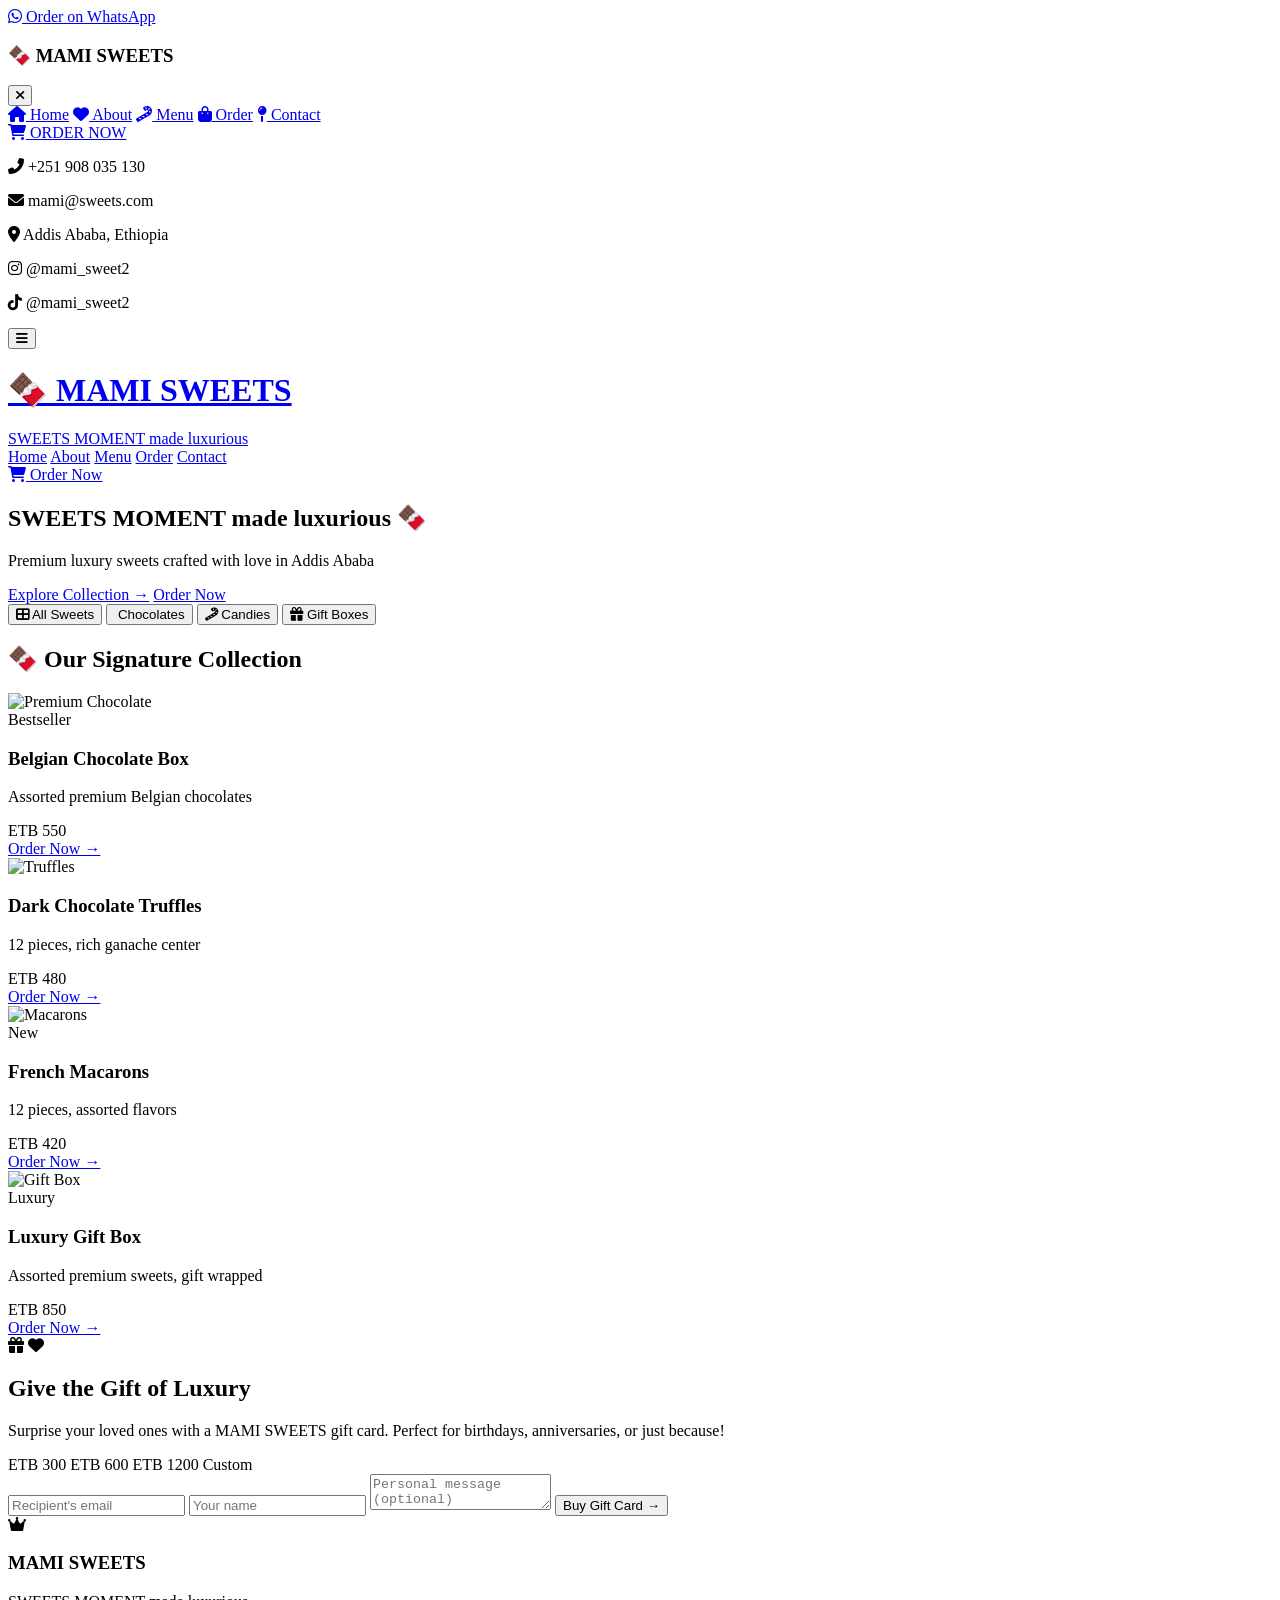
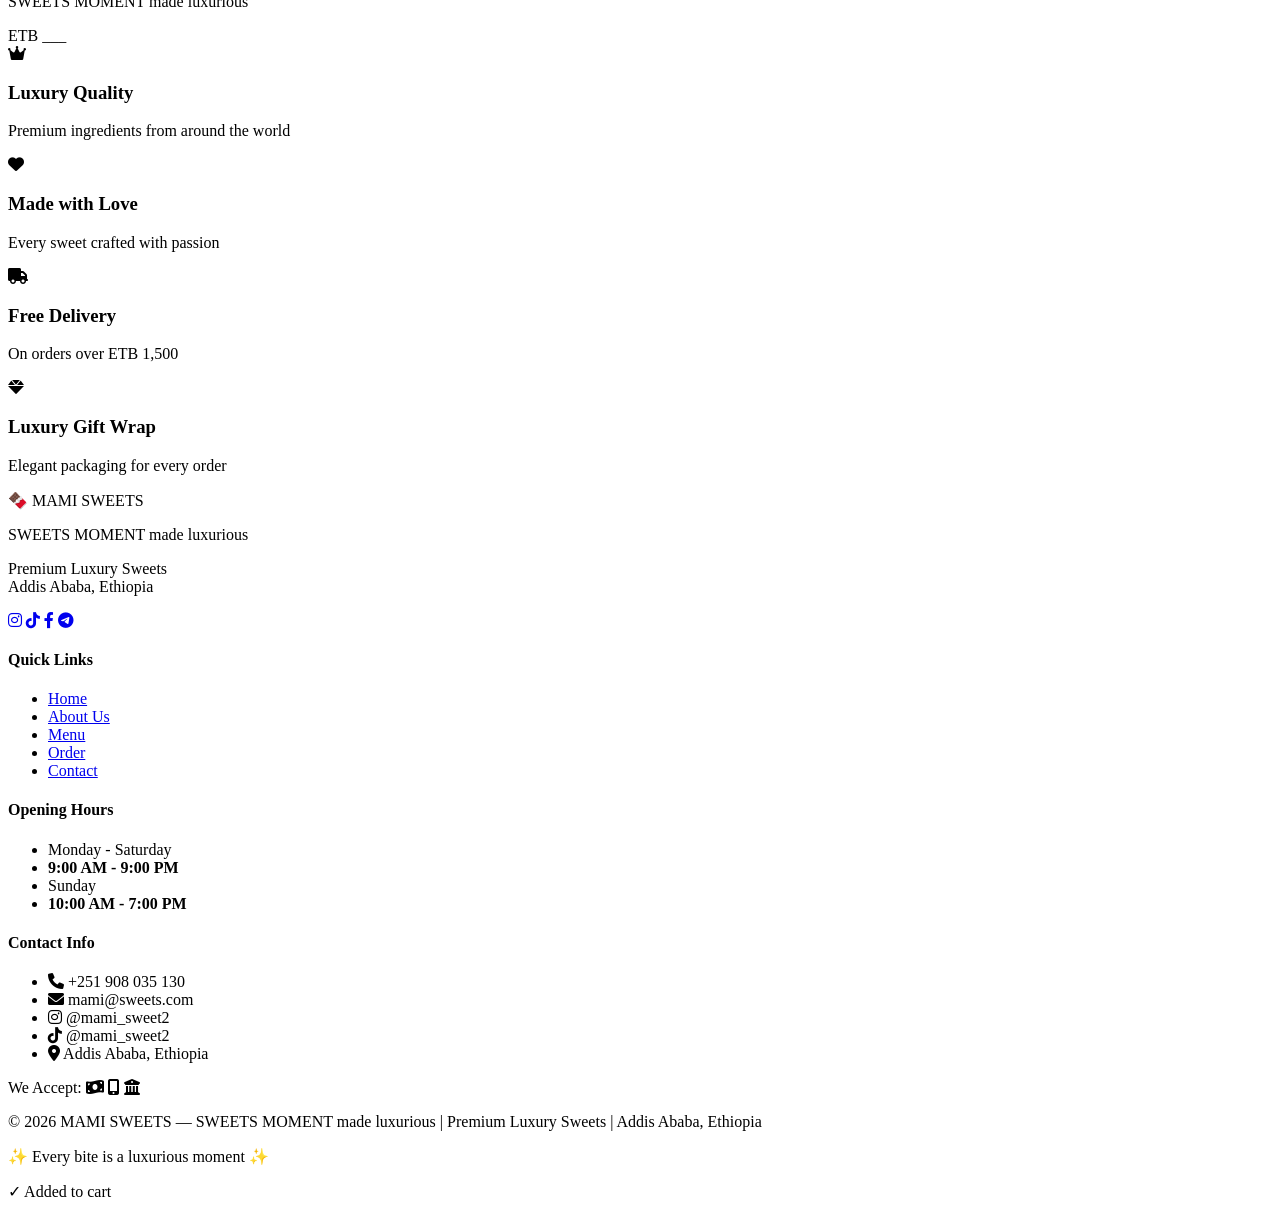
==== index.html @ cea0b126 "Create index.html" ====
<!DOCTYPE html>
<html lang="en">
<head>
    <meta charset="UTF-8">
    <meta name="viewport" content="width=device-width, initial-scale=1.0, viewport-fit=cover">
    <meta name="description" content="MAMI SWEETS - SWEETS MOMENT made luxurious. Premium luxury sweets in Addis Ababa, Ethiopia.">
    <meta name="theme-color" content="#3E1F0D">
    <title>MAMI SWEETS | SWEETS MOMENT made luxurious | Premium Luxury Sweets</title>
    <link href="https://fonts.googleapis.com/css2?family=Inter:wght@300;400;500;600;700&family=Playfair+Display:wght@400;500;600;700&display=swap" rel="stylesheet">
    <link rel="stylesheet" href="https://cdnjs.cloudflare.com/ajax/libs/font-awesome/6.0.0-beta3/css/all.min.css">
    <link rel="stylesheet" href="https://unpkg.com/aos@2.3.1/dist/aos.css">
    <link rel="stylesheet" href="css/style.css">
</head>
<body>

<!-- Page Transition Overlay -->
<div class="page-transition"></div>

<!-- WhatsApp Floating Button -->
<a href="https://wa.me/251908035130?text=Hello%20MAMI%20SWEETS%2C%20I%20would%20like%20to%20place%20an%20order%20%F0%9F%8D%AB" class="whatsapp-float" target="_blank">
    <i class="fab fa-whatsapp"></i>
    <span class="whatsapp-tooltip">Order on WhatsApp</span>
</a>

<!-- Mobile Sidebar -->
<div class="mobile-sidebar" id="mobileSidebar">
    <div class="sidebar-header">
        <h3>🍫 MAMI SWEETS</h3>
        <button class="close-sidebar" id="closeSidebarBtn"><i class="fas fa-times"></i></button>
    </div>
    <div class="sidebar-nav">
        <a href="index.html" class="active"><i class="fas fa-home"></i> Home</a>
        <a href="about.html"><i class="fas fa-heart"></i> About</a>
        <a href="menu.html"><i class="fas fa-candy-cane"></i> Menu</a>
        <a href="order.html"><i class="fas fa-shopping-bag"></i> Order</a>
        <a href="contact.html"><i class="fas fa-map-pin"></i> Contact</a>
    </div>
    <a href="order.html" class="sidebar-order-btn"><i class="fas fa-shopping-cart"></i> ORDER NOW</a>
    <div class="sidebar-footer">
        <p><i class="fas fa-phone-alt"></i> +251 908 035 130</p>
        <p><i class="fas fa-envelope"></i> mami@sweets.com</p>
        <p><i class="fas fa-location-dot"></i> Addis Ababa, Ethiopia</p>
        <p><i class="fab fa-instagram"></i> @mami_sweet2</p>
        <p><i class="fab fa-tiktok"></i> @mami_sweet2</p>
    </div>
</div>
<div class="sidebar-overlay" id="sidebarOverlay"></div>

<!-- Header -->
<header class="main-header">
    <div class="container">
        <button class="mobile-menu-btn" id="mobileMenuBtn"><i class="fas fa-bars"></i></button>
        <div class="logo">
            <a href="index.html">
                <h1>🍫 MAMI SWEETS</h1>
                <span>SWEETS MOMENT made luxurious</span>
            </a>
        </div>
        <nav class="desktop-nav">
            <a href="index.html" class="active">Home</a>
            <a href="about.html">About</a>
            <a href="menu.html">Menu</a>
            <a href="order.html">Order</a>
            <a href="contact.html">Contact</a>
        </nav>
        <a href="order.html" class="btn-order"><i class="fas fa-shopping-cart"></i> Order Now</a>
    </div>
</header>

<!-- Main Content -->
<main>
    <!-- Hero Section -->
    <section class="hero" data-aos="fade-up">
        <div class="hero-bg" style="background-image: url('https://images.unsplash.com/photo-1549007953-2f2c0f240c02?w=1920&h=800&fit=crop');"></div>
        <div class="hero-overlay-warm"></div>
        <div class="container hero-content">
            <h1>SWEETS MOMENT <span class="highlight">made luxurious</span> 🍫</h1>
            <p>Premium luxury sweets crafted with love in Addis Ababa</p>
            <div class="hero-buttons">
                <a href="menu.html" class="hero-btn">Explore Collection →</a>
                <a href="order.html" class="hero-btn-secondary">Order Now</a>
            </div>
        </div>
    </section>

    <!-- Beautiful Colored Category Filters -->
    <div class="category-wrapper" data-aos="fade-up" data-aos-delay="100">
        <div class="category-container">
            <button class="cat-btn active" data-cat="all">
                <i class="fas fa-th-large"></i>
                <span>All Sweets</span>
            </button>
            <button class="cat-btn" data-cat="chocolates">
                <i class="fas fa-chocolate-bar"></i>
                <span>Chocolates</span>
            </button>
            <button class="cat-btn" data-cat="candies">
                <i class="fas fa-candy-cane"></i>
                <span>Candies</span>
            </button>
            <button class="cat-btn" data-cat="gifts">
                <i class="fas fa-gift"></i>
                <span>Gift Boxes</span>
            </button>
        </div>
    </div>

    <!-- Featured Products -->
    <section class="container" data-aos="fade-up" data-aos-delay="200">
        <h2 class="section-title">🍫 Our Signature Collection</h2>
        <div class="cards-grid" id="productsGrid">
            <div class="product-card" data-cat="chocolates">
                <img src="https://images.unsplash.com/photo-1587314156026-5df6b3fa0a5b?w=400&h=300&fit=crop" class="card-image" alt="Premium Chocolate">
                <div class="card-content">
                    <div class="card-badge">Bestseller</div>
                    <h3>Belgian Chocolate Box</h3>
                    <p>Assorted premium Belgian chocolates</p>
                    <div class="price">ETB 550</div>
                    <a href="order.html" class="shop-now-btn">Order Now →</a>
                </div>
            </div>
            <div class="product-card" data-cat="chocolates">
                <img src="https://images.unsplash.com/photo-1549007953-2f2c0f240c02?w=400&h=300&fit=crop" class="card-image" alt="Truffles">
                <div class="card-content">
                    <h3>Dark Chocolate Truffles</h3>
                    <p>12 pieces, rich ganache center</p>
                    <div class="price">ETB 480</div>
                    <a href="order.html" class="shop-now-btn">Order Now →</a>
                </div>
            </div>
            <div class="product-card" data-cat="candies">
                <img src="https://images.unsplash.com/photo-1551024506-0bccd828d307?w=400&h=300&fit=crop" class="card-image" alt="Macarons">
                <div class="card-content">
                    <div class="card-badge">New</div>
                    <h3>French Macarons</h3>
                    <p>12 pieces, assorted flavors</p>
                    <div class="price">ETB 420</div>
                    <a href="order.html" class="shop-now-btn">Order Now →</a>
                </div>
            </div>
            <div class="product-card" data-cat="gifts">
                <img src="https://images.unsplash.com/photo-1531572753322-ad063cecc140?w=400&h=300&fit=crop" class="card-image" alt="Gift Box">
                <div class="card-content">
                    <div class="card-badge">Luxury</div>
                    <h3>Luxury Gift Box</h3>
                    <p>Assorted premium sweets, gift wrapped</p>
                    <div class="price">ETB 850</div>
                    <a href="order.html" class="shop-now-btn">Order Now →</a>
                </div>
            </div>
        </div>
    </section>

    <!-- Gift Card Section -->
    <section class="gift-card-section" data-aos="fade-up">
        <div class="container">
            <div class="gift-card-wrapper">
                <div class="gift-card-content">
                    <div class="gift-card-icon">
                        <i class="fas fa-gift"></i>
                        <i class="fas fa-heart heart-icon"></i>
                    </div>
                    <h2>Give the Gift of Luxury</h2>
                    <p>Surprise your loved ones with a MAMI SWEETS gift card. Perfect for birthdays, anniversaries, or just because!</p>
                    <div class="gift-amount">
                        <span>ETB 300</span>
                        <span>ETB 600</span>
                        <span>ETB 1200</span>
                        <span>Custom</span>
                    </div>
                    <div class="gift-card-form">
                        <input type="email" placeholder="Recipient's email" id="giftEmail">
                        <input type="text" placeholder="Your name" id="giftName">
                        <textarea rows="2" placeholder="Personal message (optional)" id="giftMessage"></textarea>
                        <button id="buyGiftBtn" class="gift-btn">Buy Gift Card →</button>
                    </div>
                </div>
                <div class="gift-card-preview">
                    <div class="card-preview">
                        <div class="preview-front">
                            <i class="fas fa-crown"></i>
                            <h3>MAMI SWEETS</h3>
                            <p>SWEETS MOMENT made luxurious</p>
                            <div class="preview-amount">ETB ___</div>
                        </div>
                    </div>
                </div>
            </div>
        </div>
    </section>

    <!-- Features Section -->
    <section class="features-section" data-aos="fade-up">
        <div class="container">
            <div class="features-grid">
                <div class="feature-card">
                    <i class="fas fa-crown"></i>
                    <h3>Luxury Quality</h3>
                    <p>Premium ingredients from around the world</p>
                </div>
                <div class="feature-card">
                    <i class="fas fa-heart"></i>
                    <h3>Made with Love</h3>
                    <p>Every sweet crafted with passion</p>
                </div>
                <div class="feature-card">
                    <i class="fas fa-truck"></i>
                    <h3>Free Delivery</h3>
                    <p>On orders over ETB 1,500</p>
                </div>
                <div class="feature-card">
                    <i class="fas fa-gem"></i>
                    <h3>Luxury Gift Wrap</h3>
                    <p>Elegant packaging for every order</p>
                </div>
            </div>
        </div>
    </section>
</main>

<!-- Footer -->
<footer class="main-footer">
    <div class="container">
        <div class="footer-grid">
            <div class="footer-col">
                <div class="footer-logo">🍫 MAMI SWEETS</div>
                <p class="tagline">SWEETS MOMENT made luxurious</p>
                <p>Premium Luxury Sweets<br>Addis Ababa, Ethiopia</p>
                <div class="social-links">
                    <a href="#"><i class="fab fa-instagram"></i></a>
                    <a href="#"><i class="fab fa-tiktok"></i></a>
                    <a href="#"><i class="fab fa-facebook-f"></i></a>
                    <a href="#"><i class="fab fa-telegram-plane"></i></a>
                </div>
            </div>
            <div class="footer-col">
                <h4>Quick Links</h4>
                <ul>
                    <li><a href="index.html">Home</a></li>
                    <li><a href="about.html">About Us</a></li>
                    <li><a href="menu.html">Menu</a></li>
                    <li><a href="order.html">Order</a></li>
                    <li><a href="contact.html">Contact</a></li>
                </ul>
            </div>
            <div class="footer-col">
                <h4>Opening Hours</h4>
                <ul class="hours">
                    <li>Monday - Saturday</li>
                    <li><strong>9:00 AM - 9:00 PM</strong></li>
                    <li>Sunday</li>
                    <li><strong>10:00 AM - 7:00 PM</strong></li>
                </ul>
            </div>
            <div class="footer-col">
                <h4>Contact Info</h4>
                <ul class="contact-info">
                    <li><i class="fas fa-phone"></i> +251 908 035 130</li>
                    <li><i class="fas fa-envelope"></i> mami@sweets.com</li>
                    <li><i class="fab fa-instagram"></i> @mami_sweet2</li>
                    <li><i class="fab fa-tiktok"></i> @mami_sweet2</li>
                    <li><i class="fas fa-location-dot"></i> Addis Ababa, Ethiopia</li>
                </ul>
                <div class="payment-badge">
                    <span>We Accept:</span>
                    <i class="fas fa-money-bill-wave"></i>
                    <i class="fas fa-mobile-alt"></i>
                    <i class="fas fa-university"></i>
                </div>
            </div>
        </div>
        <div class="footer-bottom">
            <p>&copy; 2026 MAMI SWEETS — SWEETS MOMENT made luxurious | Premium Luxury Sweets | Addis Ababa, Ethiopia</p>
            <p class="footer-heart">✨ Every bite is a luxurious moment ✨</p>
        </div>
    </div>
</footer>

<div id="toastMsg" class="toast-msg">✓ Added to cart</div>
<script src="https://unpkg.com/aos@2.3.1/dist/aos.js"></script>
<script src="js/main.js"></script>
<script>
    AOS.init({ duration: 800, once: true, offset: 100 });
    
    const categoryBtns = document.querySelectorAll('.cat-btn');
    const allProducts = document.querySelectorAll('.product-card');
    
    categoryBtns.forEach(btn => {
        btn.addEventListener('click', function() {
            categoryBtns.forEach(b => b.classList.remove('active'));
            this.classList.add('active');
            const category = this.getAttribute('data-cat');
            allProducts.forEach(product => {
                if (category === 'all' || product.getAttribute('data-cat') === category) {
                    product.style.display = 'block';
                    product.style.animation = 'fadeInUp 0.4s ease forwards';
                } else {
                    product.style.display = 'none';
                }
            });
        });
    });
    
    document.getElementById('buyGiftBtn')?.addEventListener('click', function() {
        const email = document.getElementById('giftEmail')?.value;
        if (!email) { showToast('⚠️ Please enter recipient email'); return; }
        showToast('🎁 Gift card purchased! Check your email for details.');
        document.getElementById('giftEmail').value = '';
        document.getElementById('giftName').value = '';
        document.getElementById('giftMessage').value = '';
    });
</script>
</body>
</html>
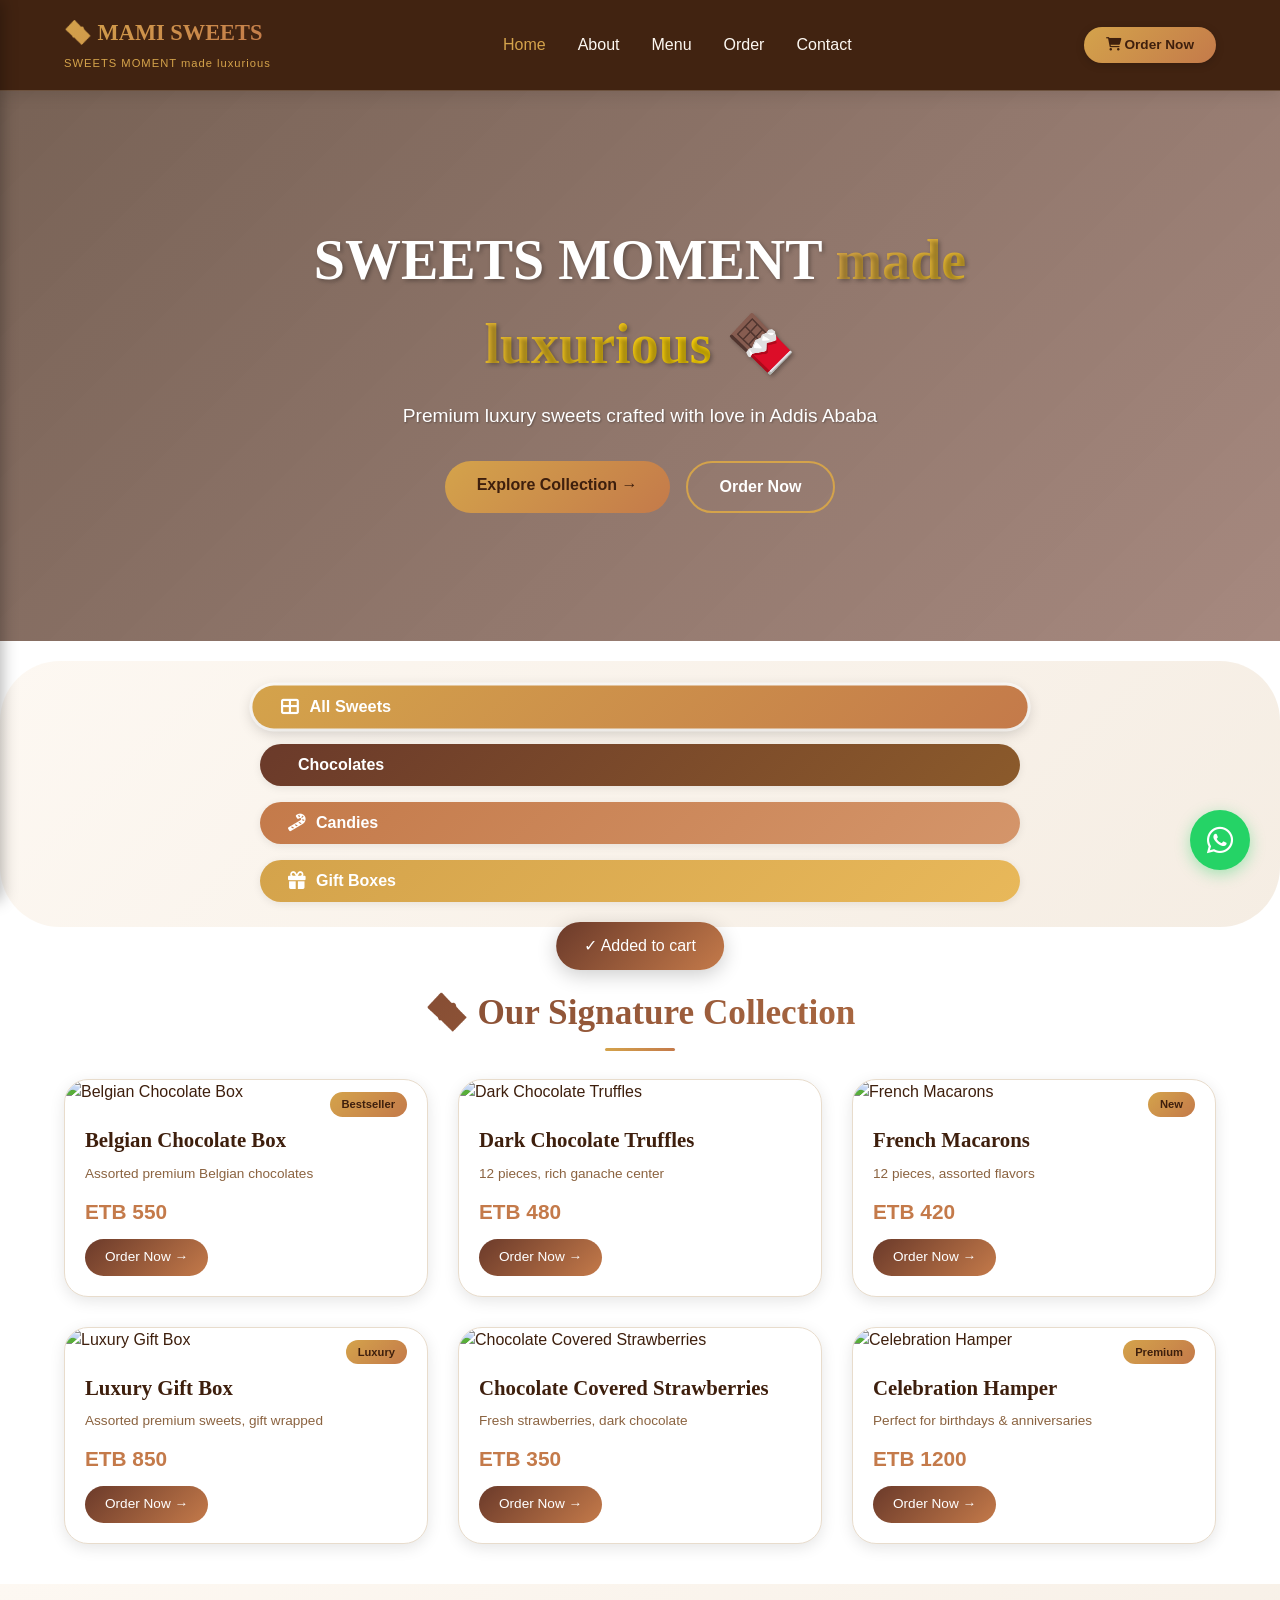
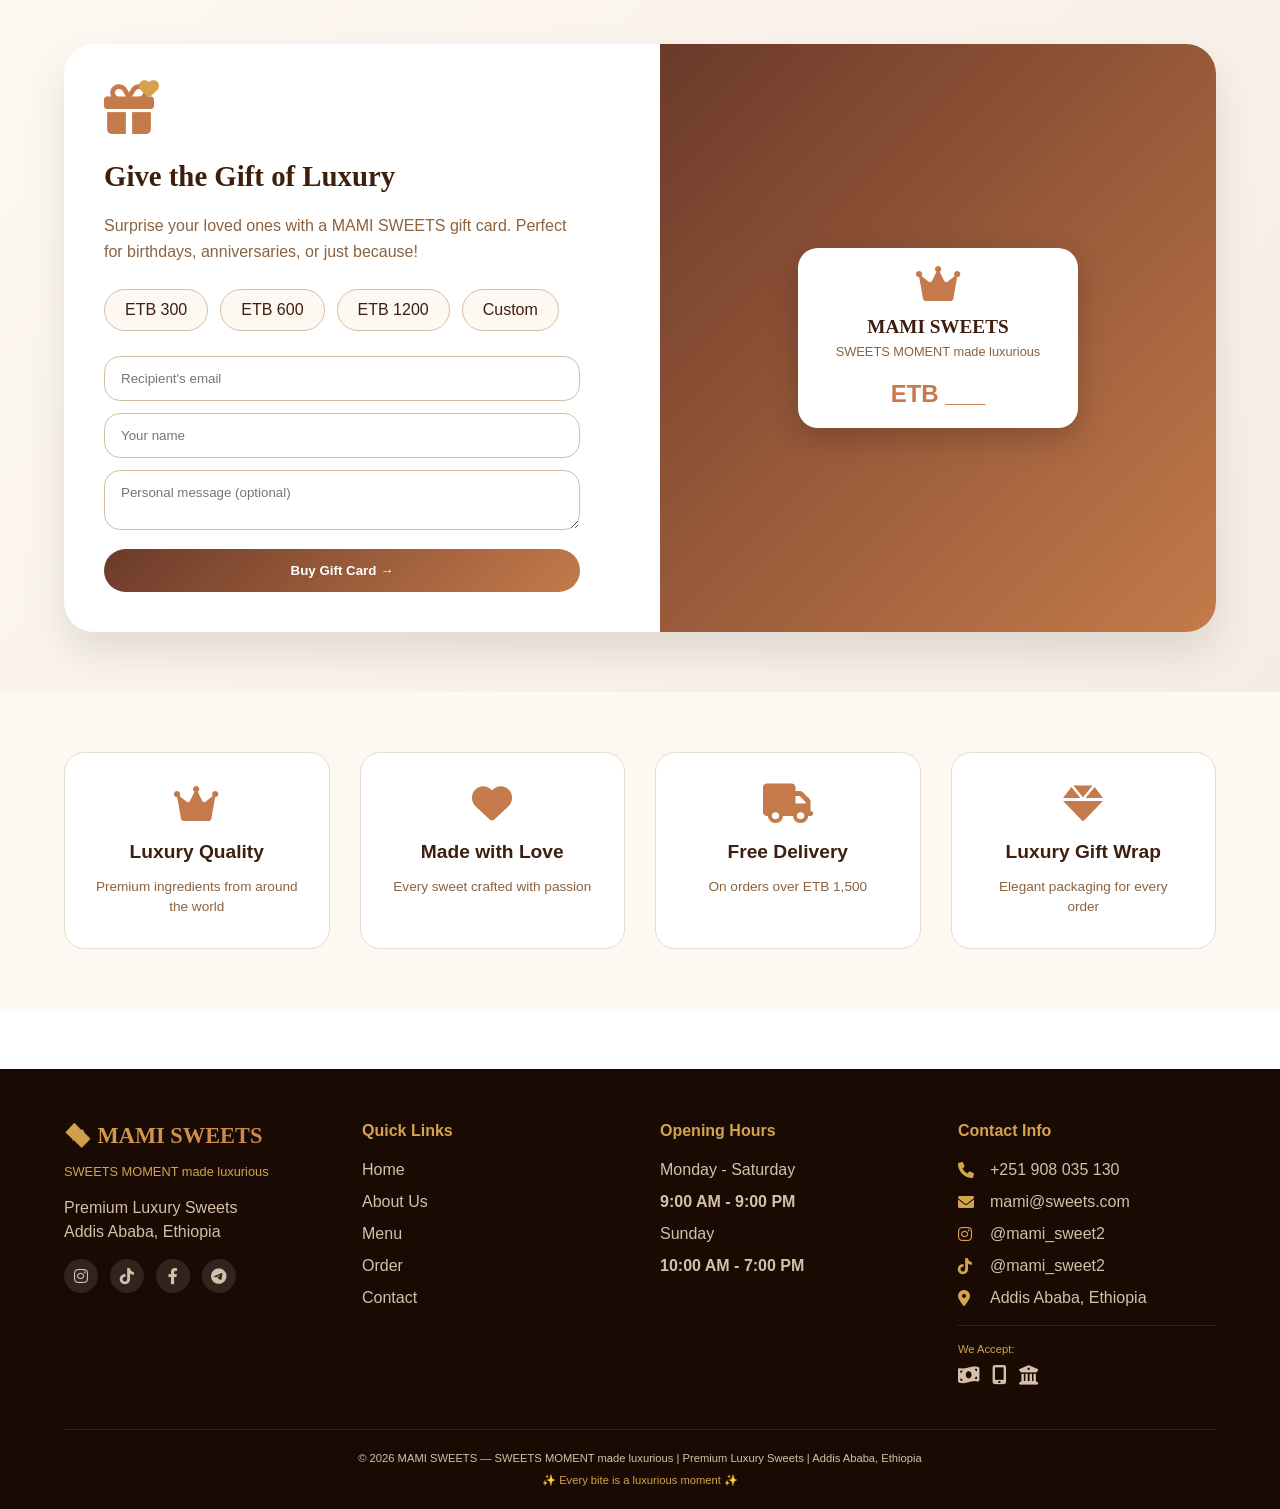
==== commit 5d8d0154: "Update index.html" ====
--- a/index.html
+++ b/index.html
@@ -13,7 +13,6 @@
 </head>
 <body>
 
-<!-- Page Transition Overlay -->
 <div class="page-transition"></div>
 
 <!-- WhatsApp Floating Button -->
@@ -69,9 +68,9 @@
 
 <!-- Main Content -->
 <main>
-    <!-- Hero Section -->
+    <!-- Hero Section with Beautiful Sweet Image -->
     <section class="hero" data-aos="fade-up">
-        <div class="hero-bg" style="background-image: url('https://images.unsplash.com/photo-1549007953-2f2c0f240c02?w=1920&h=800&fit=crop');"></div>
+        <div class="hero-bg" style="background-image: url('https://raw.githubusercontent.com/Addis477/Mami-sweet/2ad40d989db79b70dbbe5d5258f4e369045bbec9/360_F_1033042089_qvXn7hmnxTtUTv4vP1F3fN1fYQoT0gQQ.jpg');"></div>
         <div class="hero-overlay-warm"></div>
         <div class="container hero-content">
             <h1>SWEETS MOMENT <span class="highlight">made luxurious</span> 🍫</h1>
@@ -83,34 +82,23 @@
         </div>
     </section>
 
-    <!-- Beautiful Colored Category Filters -->
+    <!-- Category Filters -->
     <div class="category-wrapper" data-aos="fade-up" data-aos-delay="100">
         <div class="category-container">
-            <button class="cat-btn active" data-cat="all">
-                <i class="fas fa-th-large"></i>
-                <span>All Sweets</span>
-            </button>
-            <button class="cat-btn" data-cat="chocolates">
-                <i class="fas fa-chocolate-bar"></i>
-                <span>Chocolates</span>
-            </button>
-            <button class="cat-btn" data-cat="candies">
-                <i class="fas fa-candy-cane"></i>
-                <span>Candies</span>
-            </button>
-            <button class="cat-btn" data-cat="gifts">
-                <i class="fas fa-gift"></i>
-                <span>Gift Boxes</span>
-            </button>
-        </div>
-    </div>
-
-    <!-- Featured Products -->
+            <button class="cat-btn active" data-cat="all"><i class="fas fa-th-large"></i><span>All Sweets</span></button>
+            <button class="cat-btn" data-cat="chocolates"><i class="fas fa-chocolate-bar"></i><span>Chocolates</span></button>
+            <button class="cat-btn" data-cat="candies"><i class="fas fa-candy-cane"></i><span>Candies</span></button>
+            <button class="cat-btn" data-cat="gifts"><i class="fas fa-gift"></i><span>Gift Boxes</span></button>
+        </div>
+    </div>
+
+    <!-- Our Signature Collection - 6 Products -->
     <section class="container" data-aos="fade-up" data-aos-delay="200">
         <h2 class="section-title">🍫 Our Signature Collection</h2>
         <div class="cards-grid" id="productsGrid">
+            <!-- Product 1 - Belgian Chocolate Box -->
             <div class="product-card" data-cat="chocolates">
-                <img src="https://images.unsplash.com/photo-1587314156026-5df6b3fa0a5b?w=400&h=300&fit=crop" class="card-image" alt="Premium Chocolate">
+                <img src="https://raw.githubusercontent.com/Addis477/Mami-sweet/2ad40d989db79b70dbbe5d5258f4e369045bbec9/edewd.jpeg" class="card-image" alt="Belgian Chocolate Box">
                 <div class="card-content">
                     <div class="card-badge">Bestseller</div>
                     <h3>Belgian Chocolate Box</h3>
@@ -119,8 +107,10 @@
                     <a href="order.html" class="shop-now-btn">Order Now →</a>
                 </div>
             </div>
+            
+            <!-- Product 2 - Dark Chocolate Truffles -->
             <div class="product-card" data-cat="chocolates">
-                <img src="https://images.unsplash.com/photo-1549007953-2f2c0f240c02?w=400&h=300&fit=crop" class="card-image" alt="Truffles">
+                <img src="https://raw.githubusercontent.com/Addis477/Mami-sweet/2ad40d989db79b70dbbe5d5258f4e369045bbec9/gfghv.jpeg" class="card-image" alt="Dark Chocolate Truffles">
                 <div class="card-content">
                     <h3>Dark Chocolate Truffles</h3>
                     <p>12 pieces, rich ganache center</p>
@@ -128,8 +118,10 @@
                     <a href="order.html" class="shop-now-btn">Order Now →</a>
                 </div>
             </div>
+            
+            <!-- Product 3 - French Macarons -->
             <div class="product-card" data-cat="candies">
-                <img src="https://images.unsplash.com/photo-1551024506-0bccd828d307?w=400&h=300&fit=crop" class="card-image" alt="Macarons">
+                <img src="https://raw.githubusercontent.com/Addis477/Mami-sweet/2ad40d989db79b70dbbe5d5258f4e369045bbec9/hbvhgvgh.jpeg" class="card-image" alt="French Macarons">
                 <div class="card-content">
                     <div class="card-badge">New</div>
                     <h3>French Macarons</h3>
@@ -138,13 +130,38 @@
                     <a href="order.html" class="shop-now-btn">Order Now →</a>
                 </div>
             </div>
+            
+            <!-- Product 4 - Luxury Gift Box -->
             <div class="product-card" data-cat="gifts">
-                <img src="https://images.unsplash.com/photo-1531572753322-ad063cecc140?w=400&h=300&fit=crop" class="card-image" alt="Gift Box">
+                <img src="https://raw.githubusercontent.com/Addis477/Mami-sweet/2ad40d989db79b70dbbe5d5258f4e369045bbec9/hhj.jpeg" class="card-image" alt="Luxury Gift Box">
                 <div class="card-content">
                     <div class="card-badge">Luxury</div>
                     <h3>Luxury Gift Box</h3>
                     <p>Assorted premium sweets, gift wrapped</p>
                     <div class="price">ETB 850</div>
+                    <a href="order.html" class="shop-now-btn">Order Now →</a>
+                </div>
+            </div>
+            
+            <!-- Product 5 - Chocolate Covered Strawberries -->
+            <div class="product-card" data-cat="chocolates">
+                <img src="https://raw.githubusercontent.com/Addis477/Mami-sweet/2ad40d989db79b70dbbe5d5258f4e369045bbec9/istockphoto-1035053764-612x612.jpg" class="card-image" alt="Chocolate Covered Strawberries">
+                <div class="card-content">
+                    <h3>Chocolate Covered Strawberries</h3>
+                    <p>Fresh strawberries, dark chocolate</p>
+                    <div class="price">ETB 350</div>
+                    <a href="order.html" class="shop-now-btn">Order Now →</a>
+                </div>
+            </div>
+            
+            <!-- Product 6 - Celebration Hamper -->
+            <div class="product-card" data-cat="gifts">
+                <img src="https://raw.githubusercontent.com/Addis477/Mami-sweet/2ad40d989db79b70dbbe5d5258f4e369045bbec9/xwsx.jpeg" class="card-image" alt="Celebration Hamper">
+                <div class="card-content">
+                    <div class="card-badge">Premium</div>
+                    <h3>Celebration Hamper</h3>
+                    <p>Perfect for birthdays & anniversaries</p>
+                    <div class="price">ETB 1200</div>
                     <a href="order.html" class="shop-now-btn">Order Now →</a>
                 </div>
             </div>
@@ -156,10 +173,7 @@
         <div class="container">
             <div class="gift-card-wrapper">
                 <div class="gift-card-content">
-                    <div class="gift-card-icon">
-                        <i class="fas fa-gift"></i>
-                        <i class="fas fa-heart heart-icon"></i>
-                    </div>
+                    <div class="gift-card-icon"><i class="fas fa-gift"></i><i class="fas fa-heart heart-icon"></i></div>
                     <h2>Give the Gift of Luxury</h2>
                     <p>Surprise your loved ones with a MAMI SWEETS gift card. Perfect for birthdays, anniversaries, or just because!</p>
                     <div class="gift-amount">
@@ -282,6 +296,7 @@
 <script>
     AOS.init({ duration: 800, once: true, offset: 100 });
     
+    // Category filter for homepage
     const categoryBtns = document.querySelectorAll('.cat-btn');
     const allProducts = document.querySelectorAll('.product-card');
     
@@ -301,9 +316,13 @@
         });
     });
     
+    // Gift Card Button
     document.getElementById('buyGiftBtn')?.addEventListener('click', function() {
         const email = document.getElementById('giftEmail')?.value;
-        if (!email) { showToast('⚠️ Please enter recipient email'); return; }
+        if (!email) { 
+            showToast('⚠️ Please enter recipient email'); 
+            return; 
+        }
         showToast('🎁 Gift card purchased! Check your email for details.');
         document.getElementById('giftEmail').value = '';
         document.getElementById('giftName').value = '';
--- a/css/style.css
+++ b/css/style.css
@@ -0,0 +1,1490 @@
+/* ============================================
+   MAMI SWEETS - COMPLETE PREMIUM STYLESHEET
+   Warm Chocolate Colors | Luxury Sweets Theme
+   SWEETS MOMENT made luxurious
+   ============================================ */
+
+:root {
+    --white: #FFFFFF;
+    --bg-light: #FDF8F2;
+    --gray-light: #E8DCCC;
+    --gray-mid: #D4C0A8;
+    --text-dark: #3E1F0D;
+    --text-muted: #8B6340;
+    --primary-chocolate: #6B3A2A;
+    --primary-caramel: #C47A4A;
+    --primary-gold: #D4A34B;
+    --primary-warm: #8B5A2B;
+    --chocolate-light: #A0522D;
+    --chocolate-dark: #3E1F0D;
+    --green-primary: #4CAF50;
+    --green-dark: #388E3C;
+    --whatsapp-green: #25D366;
+    --shadow: 0 4px 15px rgba(0,0,0,0.1);
+    --shadow-hover: 0 12px 30px rgba(0,0,0,0.15);
+    --transition: all 0.3s ease;
+}
+
+* {
+    margin: 0;
+    padding: 0;
+    box-sizing: border-box;
+}
+
+body {
+    font-family: 'Inter', sans-serif;
+    background: var(--white);
+    color: var(--text-dark);
+    line-height: 1.5;
+    overflow-x: hidden;
+}
+
+.container {
+    max-width: 1200px;
+    margin: 0 auto;
+    padding: 0 24px;
+}
+
+/* ========== PAGE TRANSITION ========== */
+.page-transition {
+    position: fixed;
+    top: 0;
+    left: 0;
+    width: 100%;
+    height: 100%;
+    background: linear-gradient(135deg, #6B3A2A, #C47A4A);
+    z-index: 9999;
+    pointer-events: none;
+    opacity: 0;
+    transition: opacity 0.5s ease;
+}
+
+.page-transition.active {
+    opacity: 1;
+}
+
+/* ========== WHATSAPP FLOATING BUTTON ========== */
+.whatsapp-float {
+    position: fixed;
+    bottom: 30px;
+    right: 30px;
+    background: var(--whatsapp-green);
+    color: white;
+    width: 60px;
+    height: 60px;
+    border-radius: 50%;
+    display: flex;
+    align-items: center;
+    justify-content: center;
+    font-size: 30px;
+    text-decoration: none;
+    box-shadow: 0 4px 15px rgba(37, 211, 102, 0.4);
+    transition: all 0.3s ease;
+    z-index: 1000;
+    animation: pulse 2s infinite;
+}
+
+.whatsapp-float:hover {
+    transform: scale(1.1);
+    background: #20b859;
+}
+
+.whatsapp-tooltip {
+    position: absolute;
+    right: 70px;
+    background: #333;
+    color: white;
+    padding: 6px 12px;
+    border-radius: 8px;
+    font-size: 12px;
+    white-space: nowrap;
+    opacity: 0;
+    visibility: hidden;
+    transition: all 0.3s ease;
+}
+
+.whatsapp-float:hover .whatsapp-tooltip {
+    opacity: 1;
+    visibility: visible;
+    right: 75px;
+}
+
+@keyframes pulse {
+    0% { box-shadow: 0 0 0 0 rgba(37, 211, 102, 0.7); }
+    70% { box-shadow: 0 0 0 15px rgba(37, 211, 102, 0); }
+    100% { box-shadow: 0 0 0 0 rgba(37, 211, 102, 0); }
+}
+
+/* ========== GIFT CARD SECTION ========== */
+.gift-card-section {
+    padding: 60px 0;
+    background: linear-gradient(135deg, #FDF8F2, #F5EDE3);
+}
+
+.gift-card-wrapper {
+    display: grid;
+    grid-template-columns: 1fr 1fr;
+    gap: 40px;
+    background: white;
+    border-radius: 30px;
+    overflow: hidden;
+    box-shadow: 0 20px 40px rgba(0,0,0,0.1);
+}
+
+.gift-card-content {
+    padding: 40px;
+}
+
+.gift-card-icon {
+    position: relative;
+    margin-bottom: 20px;
+}
+
+.gift-card-icon i:first-child {
+    font-size: 50px;
+    color: #C47A4A;
+}
+
+.heart-icon {
+    position: absolute;
+    font-size: 20px;
+    color: #D4A34B;
+    top: -5px;
+    left: 35px;
+    animation: heartbeat 1.5s infinite;
+}
+
+@keyframes heartbeat {
+    0% { transform: scale(1); }
+    50% { transform: scale(1.2); }
+    100% { transform: scale(1); }
+}
+
+.gift-card-content h2 {
+    font-size: 1.8rem;
+    color: #3E1F0D;
+    margin-bottom: 15px;
+    font-family: 'Playfair Display', serif;
+}
+
+.gift-card-content p {
+    color: #8B6340;
+    margin-bottom: 25px;
+    line-height: 1.6;
+}
+
+.gift-amount {
+    display: flex;
+    gap: 12px;
+    margin-bottom: 25px;
+    flex-wrap: wrap;
+}
+
+.gift-amount span {
+    background: #FDF8F2;
+    padding: 8px 20px;
+    border-radius: 50px;
+    cursor: pointer;
+    transition: all 0.3s;
+    border: 1px solid #D4C0A8;
+    font-weight: 500;
+}
+
+.gift-amount span:hover {
+    background: #C47A4A;
+    color: white;
+    border-color: #C47A4A;
+}
+
+.gift-card-form input,
+.gift-card-form textarea {
+    width: 100%;
+    margin-bottom: 12px;
+}
+
+.gift-btn {
+    background: linear-gradient(135deg, #6B3A2A, #C47A4A);
+    color: white;
+    border: none;
+    padding: 14px;
+    border-radius: 50px;
+    font-weight: 600;
+    cursor: pointer;
+    width: 100%;
+    transition: all 0.3s;
+}
+
+.gift-btn:hover {
+    transform: translateY(-2px);
+    box-shadow: 0 5px 15px rgba(107,58,42,0.3);
+}
+
+.gift-card-preview {
+    background: linear-gradient(135deg, #6B3A2A, #C47A4A);
+    display: flex;
+    align-items: center;
+    justify-content: center;
+    padding: 40px;
+}
+
+.card-preview {
+    width: 280px;
+    height: 180px;
+    background: white;
+    border-radius: 20px;
+    position: relative;
+    overflow: hidden;
+    box-shadow: 0 10px 30px rgba(0,0,0,0.2);
+    transition: transform 0.3s;
+}
+
+.card-preview:hover {
+    transform: translateY(-5px);
+}
+
+.preview-front {
+    padding: 20px;
+    text-align: center;
+    height: 100%;
+    display: flex;
+    flex-direction: column;
+    justify-content: center;
+}
+
+.preview-front i {
+    font-size: 40px;
+    color: #C47A4A;
+    margin-bottom: 10px;
+}
+
+.preview-front h3 {
+    color: #3E1F0D;
+    font-family: 'Playfair Display', serif;
+    font-size: 1.2rem;
+}
+
+.preview-front p {
+    color: #8B6340;
+    font-size: 0.8rem;
+}
+
+.preview-amount {
+    margin-top: 15px;
+    font-size: 1.5rem;
+    font-weight: bold;
+    color: #C47A4A;
+}
+
+/* ========== HEADER ========== */
+.main-header {
+    background: rgba(62, 31, 13, 0.98);
+    backdrop-filter: blur(12px);
+    box-shadow: var(--shadow);
+    position: sticky;
+    top: 0;
+    z-index: 100;
+    border-bottom: 1px solid rgba(212, 192, 168, 0.3);
+}
+
+.main-header .container {
+    display: flex;
+    justify-content: space-between;
+    align-items: center;
+    padding: 16px 24px;
+}
+
+.logo a {
+    text-decoration: none;
+}
+
+.logo h1 {
+    font-size: 1.4rem;
+    background: linear-gradient(135deg, #D4A34B, #C47A4A);
+    -webkit-background-clip: text;
+    background-clip: text;
+    color: transparent;
+    font-family: 'Playfair Display', serif;
+}
+
+.logo span {
+    font-size: 0.7rem;
+    color: #D4A34B;
+    letter-spacing: 1px;
+}
+
+.desktop-nav {
+    display: flex;
+    gap: 32px;
+}
+
+.desktop-nav a {
+    text-decoration: none;
+    color: #FDF8F2;
+    font-weight: 500;
+    transition: var(--transition);
+}
+
+.desktop-nav a:hover,
+.desktop-nav a.active {
+    color: #D4A34B;
+}
+
+.btn-order {
+    background: linear-gradient(135deg, #D4A34B, #C47A4A);
+    color: #3E1F0D;
+    padding: 8px 22px;
+    border-radius: 40px;
+    text-decoration: none;
+    font-weight: 600;
+    font-size: 0.85rem;
+    transition: var(--transition);
+    box-shadow: 0 2px 8px rgba(0,0,0,0.2);
+}
+
+.btn-order:hover {
+    transform: scale(0.96);
+    opacity: 0.9;
+}
+
+/* ========== MOBILE SIDEBAR ========== */
+.mobile-menu-btn {
+    display: none;
+    background: none;
+    border: none;
+    font-size: 1.6rem;
+    color: #D4A34B;
+    cursor: pointer;
+}
+
+.sidebar-overlay {
+    position: fixed;
+    top: 0;
+    left: 0;
+    width: 100%;
+    height: 100%;
+    background: rgba(0,0,0,0.7);
+    z-index: 998;
+    opacity: 0;
+    visibility: hidden;
+    transition: 0.3s;
+}
+
+.sidebar-overlay.active {
+    opacity: 1;
+    visibility: visible;
+}
+
+.mobile-sidebar {
+    position: fixed;
+    top: 0;
+    left: 0;
+    width: 280px;
+    height: 100%;
+    background: #2A1508;
+    z-index: 999;
+    transform: translateX(-100%);
+    transition: transform 0.3s ease;
+    box-shadow: 2px 0 15px rgba(0,0,0,0.3);
+    display: flex;
+    flex-direction: column;
+}
+
+.mobile-sidebar.open {
+    transform: translateX(0);
+}
+
+.sidebar-header {
+    padding: 24px 20px;
+    border-bottom: 1px solid rgba(212, 192, 168, 0.2);
+    display: flex;
+    justify-content: space-between;
+    align-items: center;
+}
+
+.sidebar-header h3 {
+    color: #D4A34B;
+    font-family: 'Playfair Display', serif;
+}
+
+.close-sidebar {
+    background: none;
+    border: none;
+    font-size: 1.2rem;
+    cursor: pointer;
+    color: #D4C0A8;
+}
+
+.sidebar-nav {
+    flex: 1;
+    padding: 20px;
+    display: flex;
+    flex-direction: column;
+    gap: 10px;
+}
+
+.sidebar-nav a {
+    text-decoration: none;
+    color: #FDF8F2;
+    padding: 12px;
+    display: flex;
+    align-items: center;
+    gap: 12px;
+    border-radius: 12px;
+    transition: var(--transition);
+}
+
+.sidebar-nav a i {
+    width: 24px;
+    color: #D4A34B;
+}
+
+.sidebar-nav a:hover,
+.sidebar-nav a.active {
+    background: rgba(212, 163, 75, 0.2);
+    color: #D4A34B;
+}
+
+.sidebar-order-btn {
+    margin: 20px;
+    background: linear-gradient(135deg, #D4A34B, #C47A4A);
+    color: #3E1F0D;
+    text-decoration: none;
+    padding: 14px;
+    text-align: center;
+    border-radius: 40px;
+    font-weight: 600;
+}
+
+.sidebar-footer {
+    padding: 20px;
+    border-top: 1px solid rgba(212, 192, 168, 0.2);
+    font-size: 0.7rem;
+    color: #D4C0A8;
+    line-height: 1.8;
+}
+
+.sidebar-footer i {
+    width: 24px;
+    color: #D4A34B;
+}
+
+/* ========== HERO SECTION ========== */
+.hero {
+    position: relative;
+    min-height: 550px;
+    display: flex;
+    align-items: center;
+    justify-content: center;
+    text-align: center;
+    overflow: hidden;
+}
+
+.hero-bg {
+    position: absolute;
+    top: 0;
+    left: 0;
+    width: 100%;
+    height: 100%;
+    background-size: cover;
+    background-position: center;
+    z-index: 0;
+}
+
+.hero-overlay-warm {
+    position: absolute;
+    top: 0;
+    left: 0;
+    width: 100%;
+    height: 100%;
+    background: linear-gradient(135deg, rgba(62,31,13,0.7), rgba(107,58,42,0.6));
+    z-index: 1;
+}
+
+.hero-content {
+    position: relative;
+    z-index: 2;
+    color: white;
+    max-width: 800px;
+}
+
+.hero-content h1 {
+    font-size: 3.5rem;
+    margin-bottom: 16px;
+    font-family: 'Playfair Display', serif;
+    text-shadow: 2px 2px 4px rgba(0,0,0,0.3);
+}
+
+.hero-content h1 .highlight {
+    background: linear-gradient(135deg, #D4A34B, #FFD700);
+    -webkit-background-clip: text;
+    background-clip: text;
+    color: transparent;
+}
+
+.hero-content p {
+    font-size: 1.2rem;
+    margin-bottom: 30px;
+    text-shadow: 1px 1px 2px rgba(0,0,0,0.3);
+}
+
+.hero-buttons {
+    display: flex;
+    gap: 16px;
+    justify-content: center;
+}
+
+.hero-btn {
+    background: linear-gradient(135deg, #D4A34B, #C47A4A);
+    color: #3E1F0D;
+    padding: 12px 32px;
+    border-radius: 50px;
+    text-decoration: none;
+    font-weight: 600;
+    transition: var(--transition);
+}
+
+.hero-btn-secondary {
+    background: transparent;
+    border: 2px solid #D4A34B;
+    color: white;
+    padding: 12px 32px;
+    border-radius: 50px;
+    text-decoration: none;
+    font-weight: 600;
+    transition: var(--transition);
+}
+
+.hero-btn:hover,
+.hero-btn-secondary:hover {
+    transform: translateY(-3px);
+}
+
+/* ========== CATEGORY STYLES ========== */
+.category-wrapper {
+    background: linear-gradient(135deg, #FDF8F2 0%, #F5EDE3 100%);
+    padding: 25px 0;
+    margin: 20px 0 10px;
+    border-radius: 60px;
+}
+
+.category-container {
+    display: flex;
+    justify-content: center;
+    flex-wrap: wrap;
+    gap: 16px;
+    max-width: 800px;
+    margin: 0 auto;
+    padding: 0 20px;
+}
+
+.cat-btn {
+    display: flex;
+    align-items: center;
+    gap: 10px;
+    padding: 12px 28px;
+    border: none;
+    border-radius: 60px;
+    font-size: 1rem;
+    font-weight: 600;
+    cursor: pointer;
+    transition: all 0.3s cubic-bezier(0.4, 0, 0.2, 1);
+    box-shadow: 0 2px 8px rgba(0,0,0,0.08);
+}
+
+.cat-btn i {
+    font-size: 1.1rem;
+    transition: transform 0.2s;
+}
+
+.cat-btn:hover {
+    transform: translateY(-3px);
+    box-shadow: 0 6px 20px rgba(0,0,0,0.15);
+}
+
+.cat-btn:hover i {
+    transform: scale(1.1);
+}
+
+/* Chocolate Theme Colors */
+.cat-btn[data-cat="all"] {
+    background: linear-gradient(135deg, #D4A34B, #C47A4A);
+    color: white;
+}
+.cat-btn[data-cat="chocolates"] {
+    background: linear-gradient(135deg, #6B3A2A, #8B5A2B);
+    color: white;
+}
+.cat-btn[data-cat="candies"] {
+    background: linear-gradient(135deg, #C47A4A, #D4956A);
+    color: white;
+}
+.cat-btn[data-cat="gifts"] {
+    background: linear-gradient(135deg, #D4A34B, #E8B85A);
+    color: white;
+}
+
+.cat-btn.active {
+    box-shadow: 0 0 0 3px rgba(255,255,255,0.5), 0 4px 15px rgba(0,0,0,0.2);
+    transform: scale(1.02);
+}
+
+/* ========== SECTION TITLES ========== */
+.section-title {
+    text-align: center;
+    font-size: 2.2rem;
+    margin: 60px 0 30px;
+    font-family: 'Playfair Display', serif;
+    background: linear-gradient(135deg, #6B3A2A, #C47A4A);
+    -webkit-background-clip: text;
+    background-clip: text;
+    color: transparent;
+    position: relative;
+}
+
+.section-title::after {
+    content: '';
+    position: absolute;
+    bottom: -12px;
+    left: 50%;
+    transform: translateX(-50%);
+    width: 70px;
+    height: 3px;
+    background: linear-gradient(90deg, #D4A34B, #C47A4A);
+    border-radius: 3px;
+}
+
+.section-title-small {
+    font-size: 1.6rem;
+    margin: 30px 0 20px;
+    color: #C47A4A;
+    font-family: 'Playfair Display', serif;
+}
+
+/* ========== PRODUCT CARDS ========== */
+.cards-grid {
+    display: grid;
+    grid-template-columns: repeat(auto-fill, minmax(280px, 1fr));
+    gap: 30px;
+    margin: 40px 0;
+}
+
+.product-card {
+    background: white;
+    border-radius: 24px;
+    overflow: hidden;
+    transition: var(--transition);
+    box-shadow: var(--shadow);
+    border: 1px solid #E8DCCC;
+    position: relative;
+}
+
+.product-card:hover {
+    transform: translateY(-8px);
+    box-shadow: var(--shadow-hover);
+    border-color: #C47A4A;
+}
+
+.card-image {
+    width: 100%;
+    height: 220px;
+    object-fit: cover;
+    transition: transform 0.4s;
+}
+
+.product-card:hover .card-image {
+    transform: scale(1.03);
+}
+
+.card-content {
+    padding: 20px;
+    position: relative;
+}
+
+.card-badge {
+    position: absolute;
+    top: -12px;
+    right: 20px;
+    background: linear-gradient(135deg, #D4A34B, #C47A4A);
+    color: #3E1F0D;
+    padding: 4px 12px;
+    border-radius: 30px;
+    font-size: 0.7rem;
+    font-weight: 600;
+}
+
+.card-content h3 {
+    font-size: 1.3rem;
+    margin-bottom: 8px;
+    font-family: 'Playfair Display', serif;
+}
+
+.card-content p {
+    color: #8B6340;
+    font-size: 0.85rem;
+    margin-bottom: 12px;
+}
+
+.price {
+    color: #C47A4A;
+    font-weight: 700;
+    font-size: 1.3rem;
+    margin: 12px 0;
+}
+
+.shop-now-btn {
+    display: inline-block;
+    background: linear-gradient(135deg, #6B3A2A, #C47A4A);
+    color: white;
+    padding: 8px 20px;
+    border-radius: 40px;
+    text-decoration: none;
+    font-weight: 500;
+    font-size: 0.85rem;
+    transition: var(--transition);
+}
+
+.shop-now-btn:hover {
+    transform: translateX(5px);
+}
+
+/* ========== FEATURES SECTION ========== */
+.features-section {
+    padding: 60px 0;
+    background: #FDF8F2;
+}
+
+.features-grid {
+    display: grid;
+    grid-template-columns: repeat(auto-fit, minmax(220px, 1fr));
+    gap: 30px;
+}
+
+.feature-card {
+    text-align: center;
+    padding: 30px;
+    background: white;
+    border-radius: 20px;
+    transition: var(--transition);
+    border: 1px solid #E8DCCC;
+}
+
+.feature-card:hover {
+    transform: translateY(-5px);
+    box-shadow: var(--shadow-hover);
+}
+
+.feature-card i {
+    font-size: 2.5rem;
+    color: #C47A4A;
+    margin-bottom: 15px;
+}
+
+.feature-card h3 {
+    font-size: 1.2rem;
+    margin-bottom: 10px;
+}
+
+.feature-card p {
+    color: #8B6340;
+    font-size: 0.85rem;
+}
+
+/* ========== ABOUT SECTION ========== */
+.about-section {
+    padding: 60px 0;
+}
+
+.about-grid {
+    display: grid;
+    grid-template-columns: 1fr 1fr;
+    gap: 60px;
+    align-items: start;
+}
+
+.about-text h2 {
+    font-size: 2.2rem;
+    background: linear-gradient(135deg, #6B3A2A, #C47A4A);
+    -webkit-background-clip: text;
+    background-clip: text;
+    color: transparent;
+    margin-bottom: 20px;
+    font-family: 'Playfair Display', serif;
+}
+
+.about-text p {
+    margin-bottom: 20px;
+    color: #8B6340;
+    line-height: 1.7;
+}
+
+.stats {
+    display: flex;
+    gap: 40px;
+    margin-top: 30px;
+}
+
+.stat {
+    text-align: center;
+}
+
+.stat .number {
+    font-size: 2rem;
+    font-weight: 700;
+    background: linear-gradient(135deg, #6B3A2A, #C47A4A);
+    -webkit-background-clip: text;
+    background-clip: text;
+    color: transparent;
+    display: block;
+}
+
+.about-values h3 {
+    font-size: 1.6rem;
+    margin-bottom: 20px;
+    color: #C47A4A;
+}
+
+.about-values ul {
+    list-style: none;
+}
+
+.about-values li {
+    padding: 12px 0;
+    display: flex;
+    align-items: center;
+    gap: 12px;
+    color: #8B6340;
+}
+
+.about-values li i {
+    color: #4CAF50;
+    width: 24px;
+}
+
+.quote-section {
+    padding: 40px 0;
+}
+
+.quote-card {
+    background: #FDF8F2;
+    padding: 40px;
+    border-radius: 30px;
+    text-align: center;
+}
+
+.quote-card i {
+    font-size: 2rem;
+    color: #D4A34B;
+    opacity: 0.5;
+    margin-bottom: 15px;
+    display: block;
+}
+
+.quote-card p {
+    font-size: 1.2rem;
+    font-style: italic;
+    margin-bottom: 15px;
+    color: #3E1F0D;
+}
+
+/* ========== SHOP/CART SECTION ========== */
+.shop-section {
+    padding: 40px 0;
+}
+
+.shop-layout {
+    display: grid;
+    grid-template-columns: 1fr 1fr;
+    gap: 40px;
+    margin-bottom: 50px;
+}
+
+.cart-summary {
+    background: #FDF8F2;
+    padding: 25px;
+    border-radius: 20px;
+    border: 1px solid #E8DCCC;
+}
+
+.cart-summary h3 {
+    margin-bottom: 20px;
+    color: #C47A4A;
+}
+
+.cart-items {
+    min-height: 150px;
+    max-height: 350px;
+    overflow-y: auto;
+    margin-bottom: 20px;
+}
+
+.empty-cart {
+    text-align: center;
+    padding: 40px;
+    color: #8B6340;
+}
+
+.cart-item {
+    display: flex;
+    justify-content: space-between;
+    align-items: center;
+    padding: 12px 0;
+    border-bottom: 1px solid #D4C0A8;
+    flex-wrap: wrap;
+    gap: 12px;
+}
+
+.cart-controls {
+    display: flex;
+    align-items: center;
+    gap: 8px;
+    background: #f5f5f5;
+    padding: 4px 12px;
+    border-radius: 40px;
+}
+
+.qty-btn {
+    width: 32px;
+    height: 32px;
+    background: white;
+    border: 1px solid #ddd;
+    border-radius: 50%;
+    cursor: pointer;
+    font-size: 18px;
+    font-weight: bold;
+    display: flex;
+    align-items: center;
+    justify-content: center;
+    transition: all 0.2s;
+}
+
+.qty-btn:hover {
+    background: #4CAF50;
+    color: white;
+    border-color: #4CAF50;
+}
+
+.item-qty {
+    min-width: 30px;
+    text-align: center;
+    font-weight: 600;
+}
+
+.remove-btn {
+    background: none;
+    border: none;
+    cursor: pointer;
+    font-size: 16px;
+    opacity: 0.6;
+    padding: 5px;
+}
+
+.remove-btn:hover {
+    opacity: 1;
+}
+
+.item-total-price {
+    font-weight: 600;
+    color: #4CAF50;
+    min-width: 80px;
+    text-align: right;
+}
+
+.cart-total {
+    text-align: right;
+    padding-top: 15px;
+    border-top: 2px solid #D4C0A8;
+    font-size: 1.2rem;
+}
+
+.delivery-note {
+    margin-top: 15px;
+    text-align: center;
+    font-size: 0.8rem;
+}
+
+.checkout-form {
+    background: #FDF8F2;
+    padding: 25px;
+    border-radius: 20px;
+    border: 1px solid #E8DCCC;
+}
+
+.checkout-form h3 {
+    margin-bottom: 20px;
+    color: #C47A4A;
+}
+
+.checkout-form input,
+.checkout-form select,
+.checkout-form textarea {
+    width: 100%;
+    padding: 12px;
+    margin-bottom: 15px;
+    border: 1px solid #D4C0A8;
+    border-radius: 12px;
+    font-family: 'Inter', sans-serif;
+}
+
+.form-row-small {
+    display: grid;
+    grid-template-columns: 1fr 1fr;
+    gap: 15px;
+}
+
+.items-grid {
+    display: grid;
+    grid-template-columns: repeat(auto-fill, minmax(300px, 1fr));
+    gap: 12px;
+}
+
+.shop-item {
+    background: #FDF8F2;
+    padding: 12px 20px;
+    border-radius: 12px;
+    display: flex;
+    justify-content: space-between;
+    align-items: center;
+    border: 1px solid #E8DCCC;
+}
+
+.add-to-cart-btn {
+    background: #4CAF50;
+    color: white;
+    border: none;
+    padding: 6px 16px;
+    border-radius: 30px;
+    cursor: pointer;
+    font-weight: 500;
+    transition: var(--transition);
+}
+
+.add-to-cart-btn:hover {
+    background: #388E3C;
+    transform: scale(0.96);
+}
+
+/* ========== CONTACT SECTION ========== */
+.contact-section {
+    padding: 60px 0;
+}
+
+.contact-cards {
+    display: grid;
+    grid-template-columns: repeat(4, 1fr);
+    gap: 25px;
+    margin-bottom: 40px;
+}
+
+.contact-card {
+    background: white;
+    padding: 30px 20px;
+    text-align: center;
+    border-radius: 20px;
+    box-shadow: var(--shadow);
+    border: 1px solid #E8DCCC;
+    transition: var(--transition);
+}
+
+.contact-card:hover {
+    transform: translateY(-5px);
+    box-shadow: var(--shadow-hover);
+}
+
+.icon-circle {
+    width: 70px;
+    height: 70px;
+    background: linear-gradient(135deg, #6B3A2A, #C47A4A);
+    border-radius: 50%;
+    display: flex;
+    align-items: center;
+    justify-content: center;
+    margin: 0 auto 15px;
+}
+
+.icon-circle i {
+    font-size: 28px;
+    color: white;
+}
+
+.contact-card h3 {
+    margin-bottom: 8px;
+    color: #C47A4A;
+}
+
+.social-icons {
+    display: flex;
+    justify-content: center;
+    gap: 20px;
+    margin: 40px 0;
+}
+
+.social-link {
+    width: 50px;
+    height: 50px;
+    border-radius: 50%;
+    display: flex;
+    align-items: center;
+    justify-content: center;
+    transition: var(--transition);
+    text-decoration: none;
+    color: white;
+    font-size: 22px;
+}
+
+.social-link.ig {
+    background: linear-gradient(45deg, #f09433, #d62976);
+}
+
+.social-link.fb {
+    background: #1877F2;
+}
+
+.social-link.tg {
+    background: #0088cc;
+}
+
+.social-link.tt {
+    background: #000000;
+}
+
+.social-link:hover {
+    transform: translateY(-3px);
+}
+
+#map {
+    height: 350px;
+    width: 100%;
+    border-radius: 24px;
+    margin: 30px 0;
+}
+
+.contact-form {
+    background: #FDF8F2;
+    padding: 40px;
+    border-radius: 30px;
+    box-shadow: var(--shadow);
+}
+
+.contact-form h3 {
+    text-align: center;
+    margin-bottom: 25px;
+    color: #C47A4A;
+    font-size: 1.5rem;
+}
+
+.form-row {
+    display: grid;
+    grid-template-columns: 1fr 1fr;
+    gap: 20px;
+    margin-bottom: 20px;
+}
+
+input,
+textarea,
+select {
+    width: 100%;
+    padding: 14px 16px;
+    border: 1px solid #D4C0A8;
+    border-radius: 16px;
+    font-family: 'Inter', sans-serif;
+    transition: var(--transition);
+}
+
+input:focus,
+textarea:focus {
+    outline: none;
+    border-color: #C47A4A;
+    box-shadow: 0 0 0 3px rgba(196,122,74,0.1);
+}
+
+button {
+    background: linear-gradient(135deg, #6B3A2A, #C47A4A);
+    color: white;
+    border: none;
+    padding: 14px 28px;
+    border-radius: 50px;
+    font-weight: 600;
+    cursor: pointer;
+    width: 100%;
+    transition: var(--transition);
+}
+
+button:hover {
+    transform: translateY(-2px);
+    opacity: 0.95;
+}
+
+/* ========== FOOTER ========== */
+.main-footer {
+    background: #1A0A04;
+    color: #D4C0A8;
+    padding: 50px 0 20px;
+    margin-top: 60px;
+}
+
+.footer-grid {
+    display: grid;
+    grid-template-columns: repeat(auto-fit, minmax(220px, 1fr));
+    gap: 40px;
+    margin-bottom: 40px;
+}
+
+.footer-logo {
+    font-size: 1.4rem;
+    font-weight: 700;
+    background: linear-gradient(135deg, #D4A34B, #C47A4A);
+    -webkit-background-clip: text;
+    background-clip: text;
+    color: transparent;
+    font-family: 'Playfair Display', serif;
+    margin-bottom: 10px;
+}
+
+.tagline {
+    font-size: 0.8rem;
+    color: #D4A34B;
+    margin-bottom: 15px;
+}
+
+.footer-col h4 {
+    color: #D4A34B;
+    margin-bottom: 15px;
+    font-size: 1rem;
+}
+
+.footer-col ul {
+    list-style: none;
+}
+
+.footer-col ul li {
+    margin-bottom: 8px;
+}
+
+.footer-col ul li a {
+    color: #D4C0A8;
+    text-decoration: none;
+    transition: var(--transition);
+}
+
+.footer-col ul li a:hover {
+    color: #D4A34B;
+    padding-left: 5px;
+}
+
+.social-links {
+    display: flex;
+    gap: 12px;
+    margin-top: 15px;
+}
+
+.social-links a {
+    width: 34px;
+    height: 34px;
+    background: rgba(255,255,255,0.1);
+    border-radius: 50%;
+    display: flex;
+    align-items: center;
+    justify-content: center;
+    transition: var(--transition);
+    color: #D4C0A8;
+    text-decoration: none;
+}
+
+.social-links a:hover {
+    background: #D4A34B;
+    transform: translateY(-3px);
+    color: #1A0A04;
+}
+
+.contact-info li {
+    display: flex;
+    align-items: center;
+    gap: 10px;
+    margin-bottom: 8px;
+}
+
+.contact-info li i {
+    width: 22px;
+    color: #D4A34B;
+}
+
+.payment-badge {
+    margin-top: 15px;
+    padding-top: 15px;
+    border-top: 1px solid rgba(255,255,255,0.1);
+}
+
+.payment-badge span {
+    display: block;
+    margin-bottom: 8px;
+    font-size: 0.7rem;
+    color: #D4A34B;
+}
+
+.payment-badge i {
+    font-size: 1.2rem;
+    margin-right: 8px;
+}
+
+.footer-bottom {
+    text-align: center;
+    padding-top: 20px;
+    border-top: 1px solid rgba(255,255,255,0.1);
+    font-size: 0.7rem;
+}
+
+.footer-heart {
+    margin-top: 5px;
+    color: #D4A34B;
+}
+
+/* ========== TOAST NOTIFICATION ========== */
+.toast-msg {
+    position: fixed;
+    bottom: 30px;
+    left: 50%;
+    transform: translateX(-50%) translateY(100px);
+    background: linear-gradient(135deg, #6B3A2A, #C47A4A);
+    color: white;
+    padding: 12px 28px;
+    border-radius: 50px;
+    z-index: 2000;
+    transition: transform 0.3s;
+    font-weight: 500;
+    box-shadow: 0 5px 20px rgba(0,0,0,0.2);
+}
+
+.toast-msg.show {
+    transform: translateX(-50%) translateY(0);
+}
+
+/* ========== ANIMATIONS ========== */
+@keyframes fadeInUp {
+    from {
+        opacity: 0;
+        transform: translateY(20px);
+    }
+    to {
+        opacity: 1;
+        transform: translateY(0);
+    }
+}
+
+/* ========== RESPONSIVE DESIGN ========== */
+@media (max-width: 900px) {
+    .desktop-nav,
+    .btn-order {
+        display: none;
+    }
+
+    .mobile-menu-btn {
+        display: block;
+    }
+
+    .hero-content h1 {
+        font-size: 2.2rem;
+    }
+
+    .contact-cards {
+        grid-template-columns: repeat(2, 1fr);
+    }
+
+    .shop-layout {
+        grid-template-columns: 1fr;
+    }
+
+    .about-grid {
+        grid-template-columns: 1fr;
+    }
+
+    .hero-buttons {
+        flex-direction: column;
+        align-items: center;
+    }
+
+    .gift-card-wrapper {
+        grid-template-columns: 1fr;
+    }
+}
+
+@media (max-width: 600px) {
+    .contact-cards {
+        grid-template-columns: 1fr;
+    }
+
+    .form-row {
+        grid-template-columns: 1fr;
+        gap: 0;
+    }
+
+    .form-row-small {
+        grid-template-columns: 1fr;
+    }
+
+    .stats {
+        flex-direction: column;
+        align-items: center;
+    }
+
+    .container {
+        padding: 0 16px;
+    }
+
+    .hero {
+        min-height: 450px;
+    }
+
+    .toast-msg {
+        white-space: normal;
+        text-align: center;
+        width: 85%;
+        font-size: 0.85rem;
+    }
+
+    .cards-grid {
+        grid-template-columns: 1fr;
+    }
+
+    .items-grid {
+        grid-template-columns: 1fr;
+    }
+
+    .section-title {
+        font-size: 1.8rem;
+    }
+
+    .category-wrapper {
+        padding: 15px 0;
+        border-radius: 40px;
+    }
+
+    .category-container {
+        gap: 10px;
+    }
+
+    .cat-btn {
+        padding: 8px 18px;
+        font-size: 0.8rem;
+    }
+
+    .cat-btn i {
+        font-size: 0.9rem;
+    }
+
+    .whatsapp-float {
+        width: 50px;
+        height: 50px;
+        font-size: 25px;
+        bottom: 20px;
+        right: 20px;
+    }
+
+    .gift-card-content {
+        padding: 25px;
+    }
+
+    .gift-amount span {
+        padding: 6px 14px;
+        font-size: 0.8rem;
+    }
+}
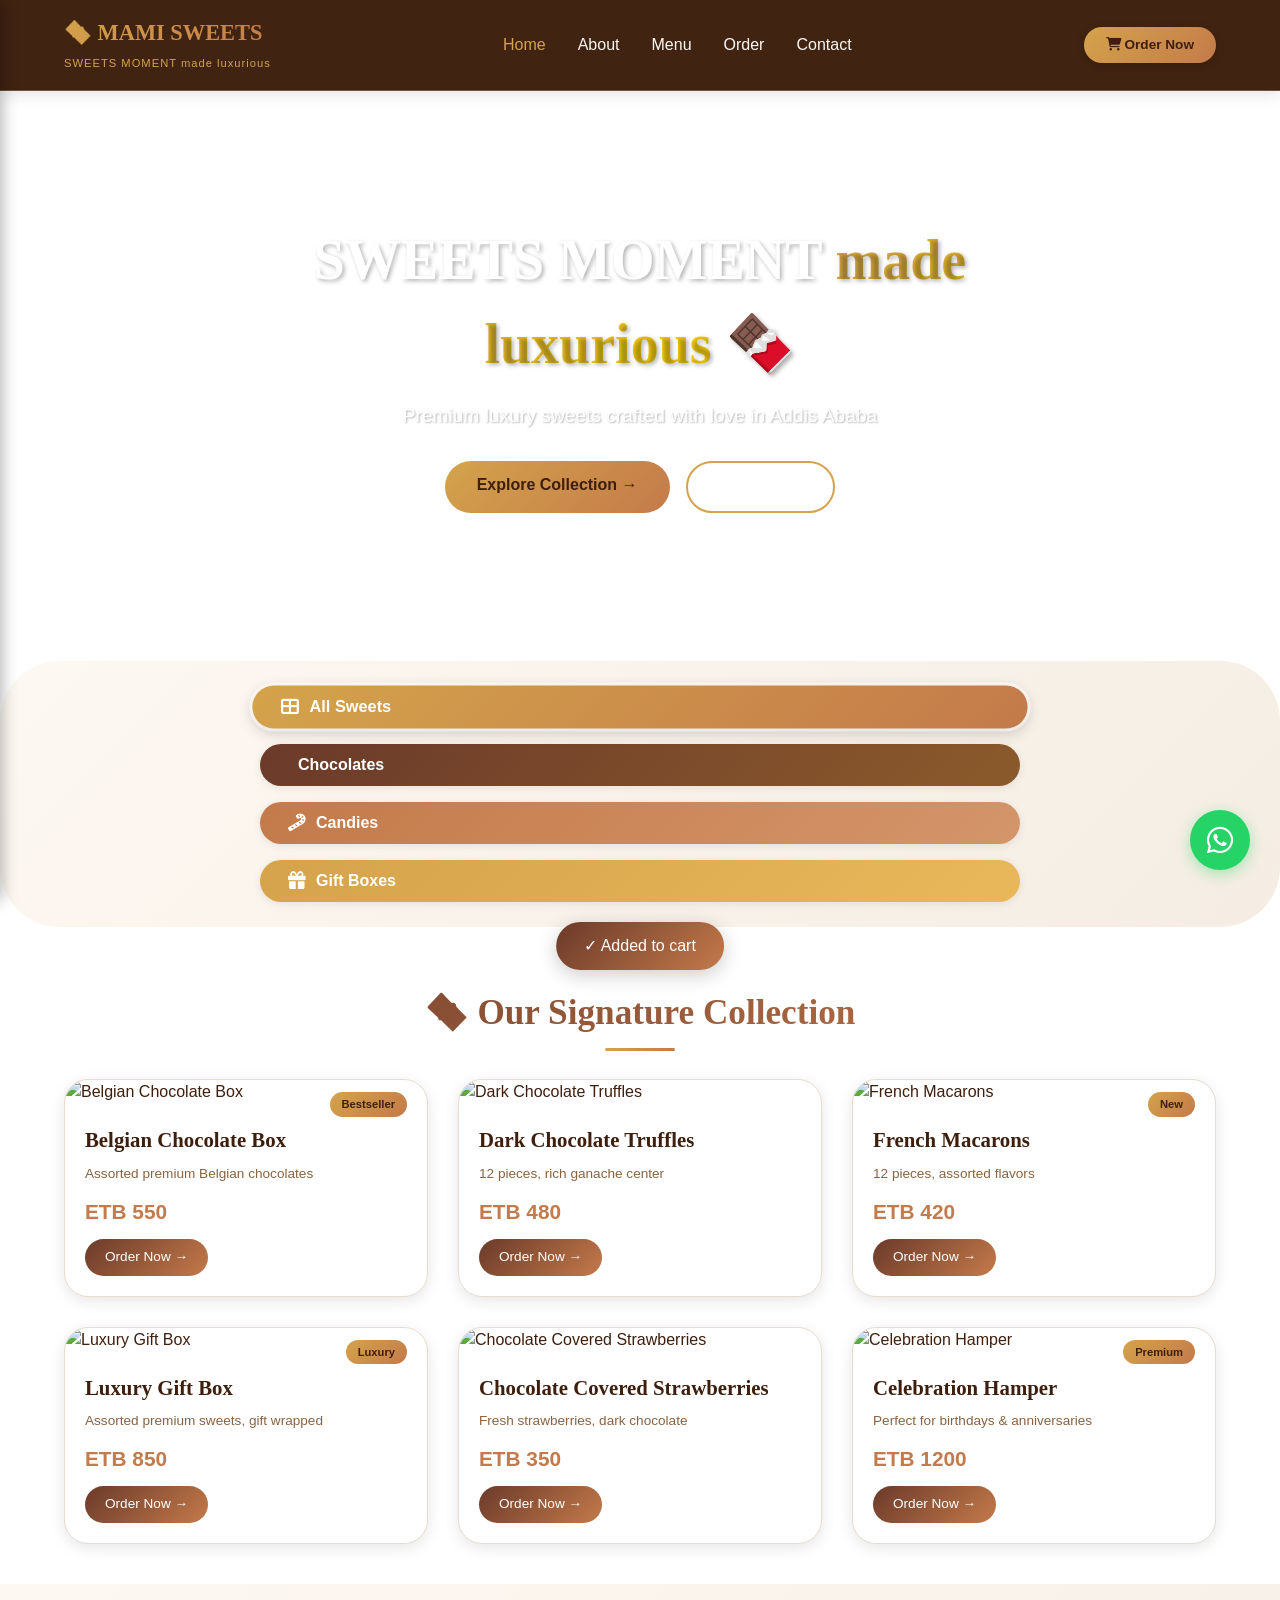
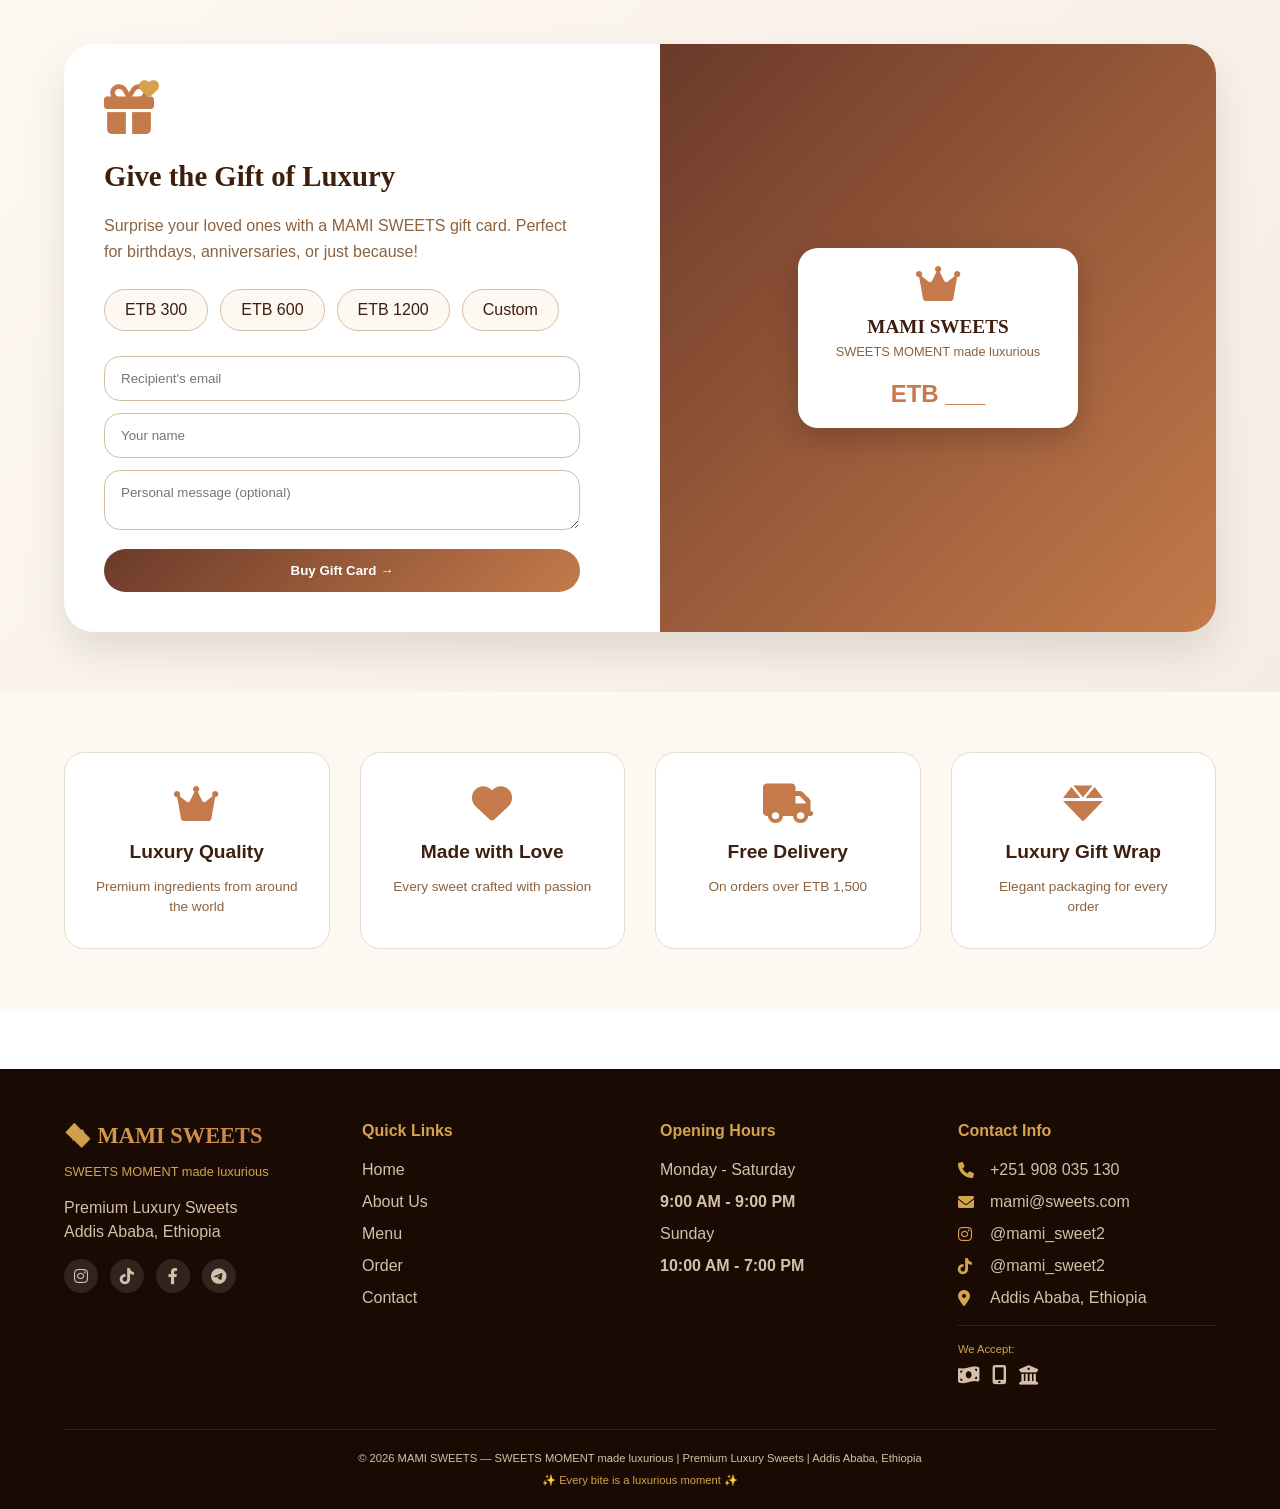
==== commit 47065665: "Update index.html" ====
--- a/index.html
+++ b/index.html
@@ -68,10 +68,10 @@
 
 <!-- Main Content -->
 <main>
-    <!-- Hero Section with Beautiful Sweet Image -->
+    <!-- Hero Section with YOUR Image - BRIGHTER OVERLAY -->
     <section class="hero" data-aos="fade-up">
         <div class="hero-bg" style="background-image: url('https://raw.githubusercontent.com/Addis477/Mami-sweet/2ad40d989db79b70dbbe5d5258f4e369045bbec9/360_F_1033042089_qvXn7hmnxTtUTv4vP1F3fN1fYQoT0gQQ.jpg');"></div>
-        <div class="hero-overlay-warm"></div>
+        <div class="hero-overlay-brighter"></div>
         <div class="container hero-content">
             <h1>SWEETS MOMENT <span class="highlight">made luxurious</span> 🍫</h1>
             <p>Premium luxury sweets crafted with love in Addis Ababa</p>
